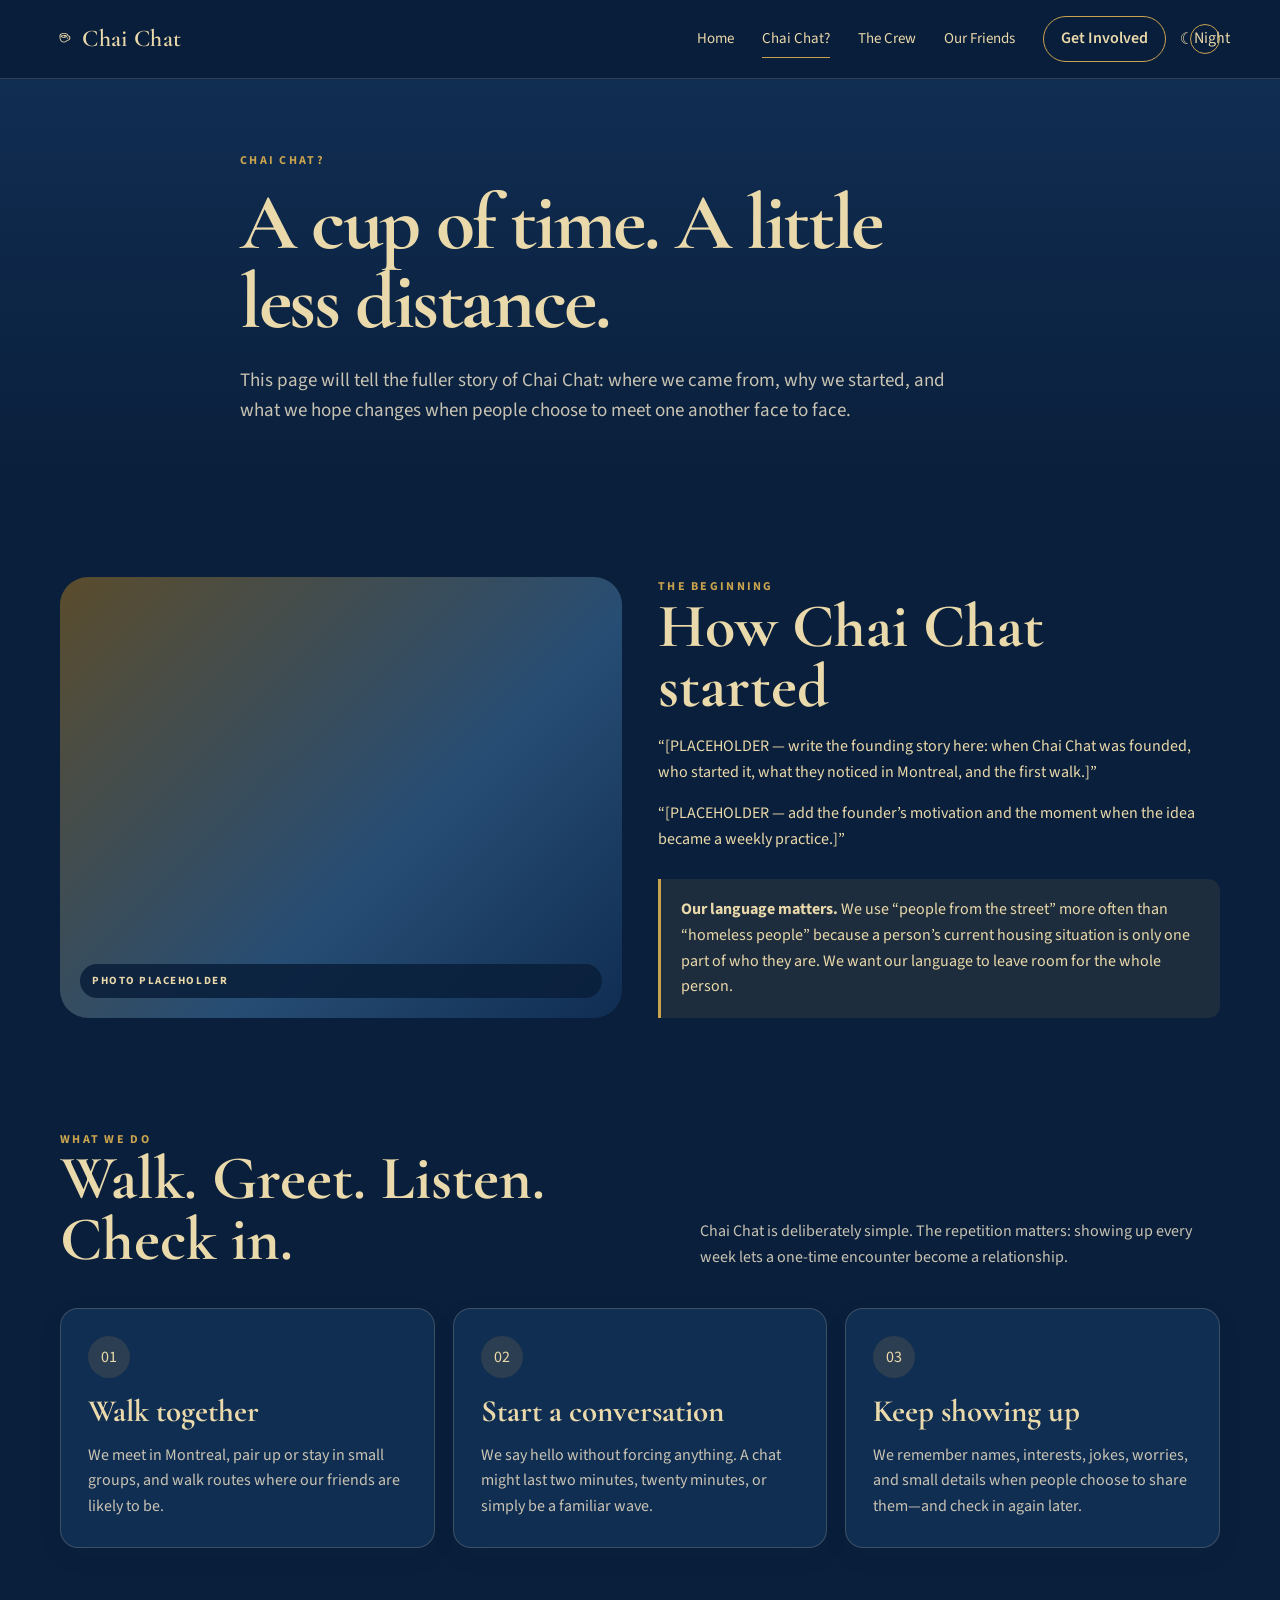
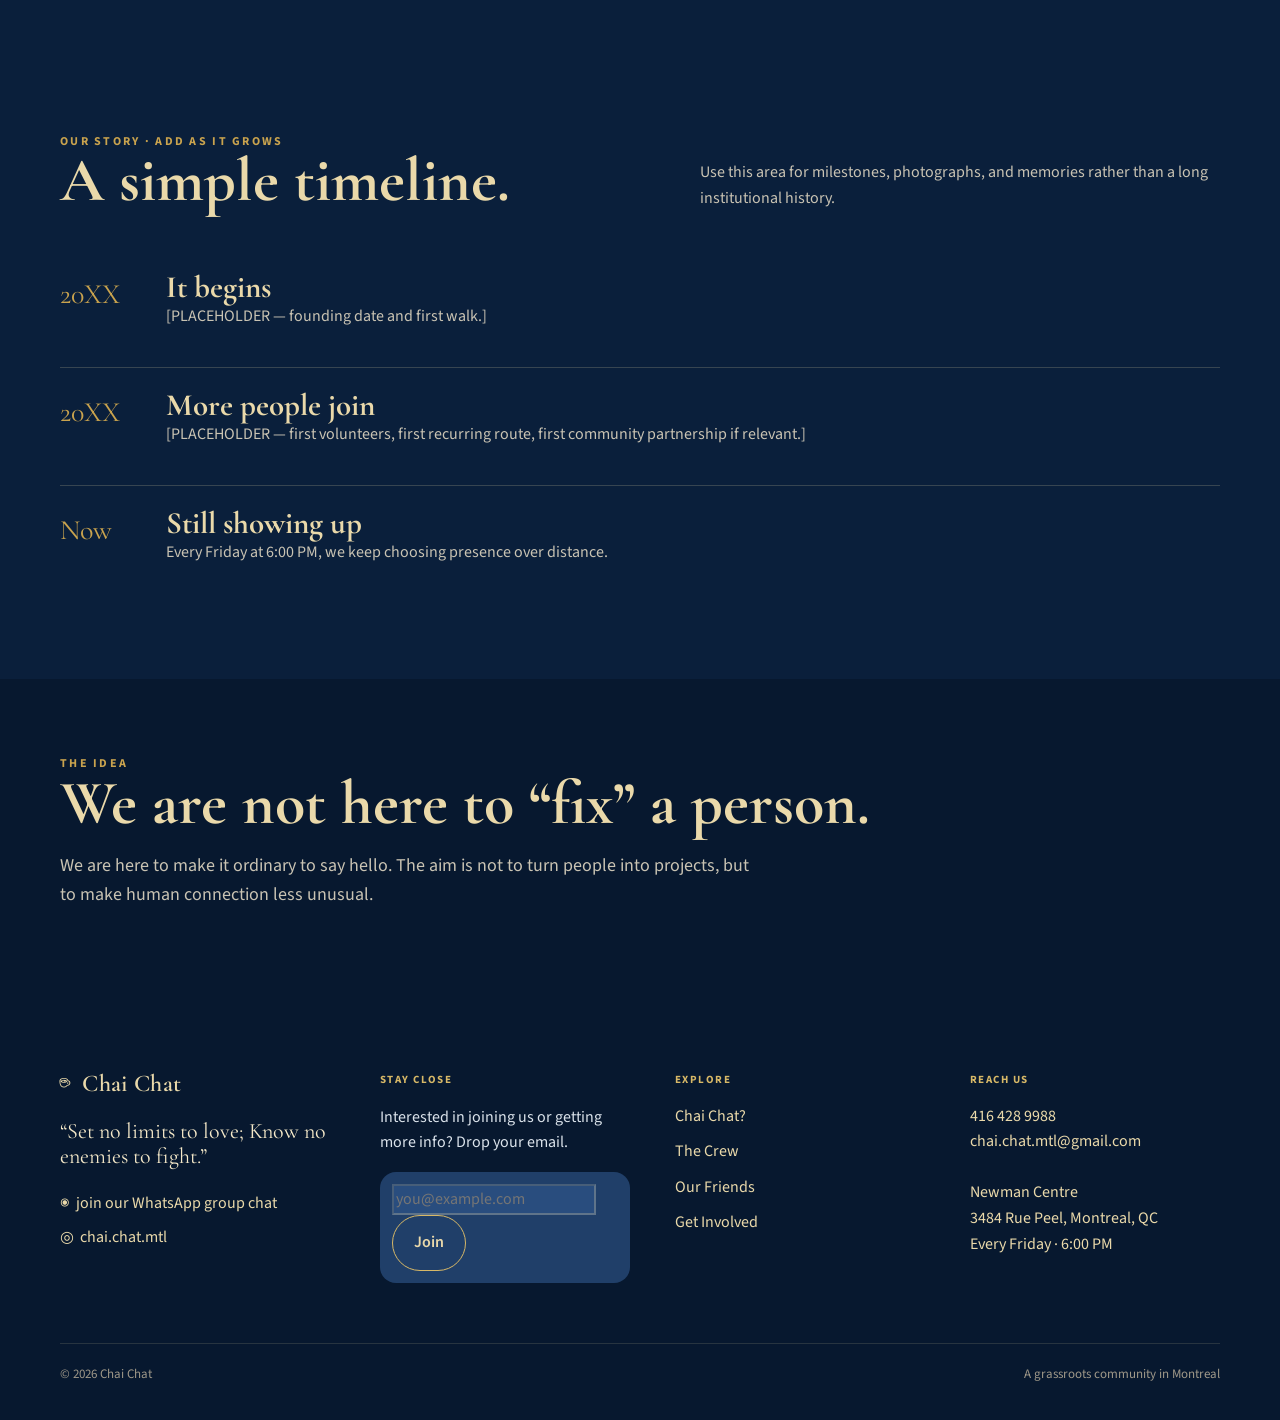
==== about.html @ d921b9c5 "first commit" ====
<!doctype html><html lang="en"><head><meta charset="utf-8"><meta name="viewport" content="width=device-width,initial-scale=1"><title>Chai Chat? — Chai Chat</title><link rel="preconnect" href="https://fonts.googleapis.com"><link rel="preconnect" href="https://fonts.gstatic.com" crossorigin><link href="https://fonts.googleapis.com/css2?family=Cormorant+Garamond:wght@500;600;700&family=Source+Sans+3:wght@400;500;600;700&display=swap" rel="stylesheet"><link rel="stylesheet" href="styles.css"><script defer src="script.js"></script></head><body><div class="site-shell"><header class="header"><div class="container nav"><a class="brand" href="index.html"><span class="brand-mark">☕</span><span class="brand-name">Chai Chat</span></a><nav class="nav-links"><a href="index.html" class="home-link">Home</a><a href="about.html" aria-current="page">Chai Chat?</a><a href="crew.html">The Crew</a><a href="friends.html">Our Friends</a><a class="nav-cta" href="get-involved.html">Get Involved</a></nav><button class="menu-btn" aria-expanded="false" aria-controls="mobile-menu">☰<button class="theme-toggle" type="button" aria-label="Switch to bright mode" title="Switch to bright mode" data-theme-toggle><span class="theme-icon" aria-hidden="true">☾</span><span class="theme-toggle-text">Night</span></button></div><div id="mobile-menu" class="mobile-menu"><div class="container"><a href="index.html">Home</a><a href="about.html">Chai Chat?</a><a href="crew.html">The Crew</a><a href="friends.html">Our Friends</a><a href="get-involved.html">Get Involved</a></div></div></header><main>
<section class="page-hero"><div class="container page-hero-inner"><div class="eyebrow">Chai Chat?</div><h1>A cup of time. A little less distance.</h1><p>This page will tell the fuller story of Chai Chat: where we came from, why we started, and what we hope changes when people choose to meet one another face to face.</p></div></section>
<section class="section"><div class="container story-layout"><div class="photo-placeholder" role="img" aria-label="Placeholder for a photograph from an early Chai Chat"></div><div><div class="eyebrow">The beginning</div><h2>How Chai Chat started</h2><p>“[PLACEHOLDER — write the founding story here: when Chai Chat was founded, who started it, what they noticed in Montreal, and the first walk.]”</p><p>“[PLACEHOLDER — add the founder’s motivation and the moment when the idea became a weekly practice.]”</p><div class="privacy-note"><strong>Our language matters.</strong> We use “people from the street” more often than “homeless people” because a person’s current housing situation is only one part of who they are. We want our language to leave room for the whole person.</div></div></div></section>
<section class="section" style="padding-top:20px"><div class="container"><div class="section-heading"><div><div class="eyebrow">What we do</div><h2>Walk. Greet. Listen. Check in.</h2></div><p>Chai Chat is deliberately simple. The repetition matters: showing up every week lets a one-time encounter become a relationship.</p></div><div class="cards"><div class="card"><div class="mini-icon">01</div><h3>Walk together</h3><p>We meet in Montreal, pair up or stay in small groups, and walk routes where our friends are likely to be.</p></div><div class="card"><div class="mini-icon">02</div><h3>Start a conversation</h3><p>We say hello without forcing anything. A chat might last two minutes, twenty minutes, or simply be a familiar wave.</p></div><div class="card"><div class="mini-icon">03</div><h3>Keep showing up</h3><p>We remember names, interests, jokes, worries, and small details when people choose to share them—and check in again later.</p></div></div></div></section>
<section class="section"><div class="container"><div class="section-heading"><div><div class="eyebrow">Our story · add as it grows</div><h2>A simple timeline.</h2></div><p>Use this area for milestones, photographs, and memories rather than a long institutional history.</p></div><div class="timeline"><div class="timeline-item"><div class="year">20XX</div><div><h3>It begins</h3><p>[PLACEHOLDER — founding date and first walk.]</p></div></div><div class="timeline-item"><div class="year">20XX</div><div><h3>More people join</h3><p>[PLACEHOLDER — first volunteers, first recurring route, first community partnership if relevant.]</p></div></div><div class="timeline-item"><div class="year">Now</div><div><h3>Still showing up</h3><p>Every Friday at 6:00 PM, we keep choosing presence over distance.</p></div></div></div></div></section>
<section class="band"><div class="container"><div class="eyebrow">The idea</div><h2>We are not here to “fix” a person.</h2><p>We are here to make it ordinary to say hello. The aim is not to turn people into projects, but to make human connection less unusual.</p></div></section>
</main><footer class="footer"><div class="container footer-grid"><div><a class="brand" href="index.html"><span class="brand-mark">☕</span><span class="brand-name">Chai Chat</span></a><div class="quote">“Set no limits to love; Know no enemies to fight.”</div><div class="socials"><a href="#">◉ &nbsp;join our WhatsApp group chat</a><a href="#">◎ &nbsp;chai.chat.mtl</a></div></div><div><h4>Stay close</h4><p style="color:#dbe3eb">Interested in joining us or getting more info? Drop your email.</p><form class="subscribe-form" data-subscribe><input type="email" placeholder="you@example.com" aria-label="Email address" required><button class="btn btn-secondary" type="submit" style="color:var(--white);border-color:var(--gold-400)">Join</button></form><div class="form-message"></div></div><div><h4>Explore</h4><div class="footer-links"><a href="about.html">Chai Chat?</a><a href="crew.html">The Crew</a><a href="friends.html">Our Friends</a><a href="get-involved.html">Get Involved</a></div></div><div><h4>Reach us</h4><div class="reach">416 428 9988<br><a href="mailto:chai.chat.mtl@gmail.com">chai.chat.mtl@gmail.com</a><br><br>Newman Centre<br>3484 Rue Peel, Montreal, QC<br>Every Friday · 6:00 PM</div></div></div><div class="container footer-bottom"><span>© 2026 Chai Chat</span><span>A grassroots community in Montreal</span></div></footer></div></body></html>
---- styles.css ----
:root {
  --blue-950:#0a1f3b; --blue-900:#102d52; --blue-800:#173c68; --blue-700:#244f7c;
  --gold-500:#c9a34e; --gold-400:#d7b867; --gold-200:#ead9aa;
  --cream:#f7f3ea; --paper:#0a1f3b; --ink:#ead9aa; --muted:#c8c1ad; --line:rgba(234,217,170,.22);
  --white:#ead9aa; --shadow:0 16px 45px rgba(16,45,82,.09);
  --radius-lg:28px; --radius-md:18px; --radius-sm:12px;
  --serif:'Cormorant Garamond', Georgia, serif; --sans:'Source Sans 3', system-ui, sans-serif;
}

*{box-sizing:border-box}
html{scroll-behavior:smooth}
body{margin:0;background:var(--paper);color:var(--gold-200);font-family:var(--sans);line-height:1.6}
a{color:inherit;text-decoration:none}
button,input{font:inherit}
.site-shell{
  min-height:100vh; /* 100% viewport height (browser area on device) */
  display:flex; flex-direction:column
}
.container{width:min(1160px,calc(100% - 40px));margin:0 auto}

.header{position:sticky;top:0;z-index:50;background:rgba(10,31,59,.94);backdrop-filter:blur(14px);border-bottom:1px solid rgba(222,215,200,.75)}
.nav{min-height:78px;display:flex;align-items:center;justify-content:space-between;gap:24px}
.brand{display:flex; align-items:center; gap:12px; font-weight:600; letter-spacing:.02em}
.brand-logo{width:42px; height:42px; border-radius:50%; border:1.5px solid var(--gold-500); background:transparent; color:var(--gold-200); display:grid; place-items:center;}
.brand-logo svg{width:32px}
.brand-name{font-family:'Fraunces', var(--serif); font-size:24px; line-height:1}

.nav-links{display:flex;align-items:center;gap:28px}.nav-links a:not(.nav-cta){position:relative;padding:10px 0;color:var(--gold-200);font-size:15px}.nav-links a:not(.nav-cta)::after{content:"";position:absolute;left:0;right:0;bottom:3px;height:1.5px;background:var(--gold-500);transform:scaleX(0);transform-origin:left;transition:.25s}.nav-links a:not(.nav-cta):hover::after,.nav-links a[aria-current="page"]::after{transform:scaleX(1)}
.nav-cta{display:inline-flex;align-items:center;justify-content:center;padding:9px 17px;border:1.5px solid var(--gold-500);border-radius:999px;color:var(--gold-200);font-weight:600;transition:.2s}.nav-cta:hover{transform:scale(1.04);background:var(--gold-500);color:var(--blue-950)}
.menu-btn{display:none;width:44px;height:44px;border:1px solid var(--line);background:transparent;border-radius:12px;cursor:pointer;color:var(--blue-900)}

.hero{padding:74px 0 34px}
.hero-grid{display:grid;grid-template-columns:1fr 1fr;gap:44px;align-items:center;min-height: 70vh;}.eyebrow{text-transform:uppercase;letter-spacing:.19em;font-size:12px;font-weight:700;color:var(--gold-500)}h1,h2,h3{font-family:var(--serif);color:var(--gold-200);margin:0;line-height:.98}h1{font-size:clamp(46px,5.3vw,66px);letter-spacing:-.03em;max-width:690px;margin:13px 0 24px;line-height:.99}h2{font-size:clamp(40px,5vw,62px)}h3{font-size:31px}
.hero-copy{position: relative;z-index: 2;}
.hero-copy p{font-size:18px;color:var(--muted);max-width:560px;}
.hero-actions{display:flex;gap:14px;margin:30px 0 0;flex-wrap:wrap}
.hero-map {position: relative;height: 500px;overflow: hidden;}
.hero-map img {width: 100%; height: 100%; object-fit: cover; object-position: center;
  /* Fade the left side into the background */
    mask-image: linear-gradient(to right, transparent 0%, rgba(0, 0, 0, 0.4) 15%, black 40%);
    -webkit-mask-image: linear-gradient(to right,transparent 0%, rgba(0, 0, 0, 0.4) 15%, black 40%);
}
.btn{display:inline-flex;align-items:center;justify-content:center;gap:8px;border-radius:999px;padding:14px 21px;border:1px solid var(--blue-900);font-weight:600;transition:.22s;cursor:pointer}.btn-primary{background:var(--blue-900);color:var(--white)}.btn-primary:hover{background:var(--blue-700);transform:translateY(-2px)}.btn-secondary{background:transparent;color:var(--blue-900);border-color:var(--gold-500)}.btn-secondary:hover{background:#102d52cc;transform:translateY(-2px)}.map-card{background:#112b4d;border:1px solid rgba(234,217,170,.18);border-radius:var(--radius-lg);min-height:450px;position:relative;overflow:hidden;box-shadow:var(--shadow)}.map-card::before{content:"";position:absolute;inset:-20%;background:radial-gradient(circle at 70% 20%,#27476d 0 16%,transparent 16.5%),radial-gradient(circle at 10% 70%,#173c68 0 20%,transparent 20.5%);opacity:.75}.map-water{position:absolute;right:-12%;top:-8%;width:54%;height:130%;background:#1b426b;border-radius:55% 0 0 60%;transform:rotate(9deg)}.map-lines{position:absolute;inset:10%}.map-lines span{position:absolute;height:2px;background:#54718e;border-radius:99px;transform-origin:left}.map-lines span:nth-child(1){width:78%;top:22%;left:4%;transform:rotate(18deg)}.map-lines span:nth-child(2){width:64%;top:48%;left:2%;transform:rotate(-11deg)}.map-lines span:nth-child(3){width:72%;top:70%;left:8%;transform:rotate(8deg)}.map-lines span:nth-child(4){width:45%;top:36%;left:34%;transform:rotate(63deg)}.map-label{position:absolute;left:30px;bottom:28px;background:rgba(10,31,59,.9);padding:11px 14px;border-radius:12px;box-shadow:0 10px 26px rgba(16,45,82,.11);font-weight:700;color:var(--gold-200)}.map-pin{position:absolute;right:37%;top:43%;width:27px;height:27px;border-radius:50% 50% 50% 0;background:var(--gold-500);transform:rotate(-45deg);box-shadow:0 8px 18px rgba(109,81,16,.22)}.map-pin::after{content:"";position:absolute;width:8px;height:8px;border-radius:50%;background:var(--blue-950);left:10px;top:10px}.walk-strip{display:grid;grid-template-columns:1fr 1fr;gap:16px;margin:22px 0 0}.info-card{background:var(--blue-900);color:var(--white);border-radius:20px;padding:24px 26px;min-height:132px}.info-card.gold{background:#b99a4b;color:var(--blue-950)}.info-label{font-size:12px;text-transform:uppercase;letter-spacing:.16em;opacity:.72}.info-value{font-family:var(--serif);font-size:28px;margin-top:8px}.section{padding:92px 0}.section-heading{display:flex;align-items:end;justify-content:space-between;gap:30px;margin-bottom:38px}.section-heading p{max-width:520px;color:var(--muted);margin:0}.intro-panel{background:#112f53;border-radius:var(--radius-lg);padding:54px;display:grid;grid-template-columns:.8fr 1.2fr;gap:50px}.intro-panel p{font-size:20px;margin:0;color:var(--blue-950)}.kicker-link{margin-top:25px;display:inline-flex;font-weight:700;color:var(--blue-900)}.cards{display:grid;grid-template-columns:repeat(3,1fr);gap:18px}.card{background:#102d52;border:1px solid var(--line);border-radius:var(--radius-md);padding:27px;box-shadow:0 8px 28px rgba(16,45,82,.05)}.card p{color:var(--muted);margin-bottom:0}.mini-icon{width:42px;height:42px;border-radius:50%;display:grid;place-items:center;background:rgba(201,163,78,.16);color:var(--gold-200);margin-bottom:18px}.band{background:var(--blue-950);color:var(--white);padding:75px 0}.band h2{color:var(--white)}.band p{max-width:700px;color:#d8e1eb;font-size:18px}
.page-hero{padding:72px 0 40px;background:linear-gradient(180deg,#102d52,transparent)}.page-hero-inner{max-width:800px}
.page-hero h1{font-size:clamp(50px,7vw,80px)}
.page-hero p{font-size:19px;color:var(--muted);max-width:730px}
.story-layout{display:grid;grid-template-columns:1fr 1fr;gap:36px;align-items:stretch}
.photo-placeholder{min-height:320px;border-radius:var(--radius-lg);background:linear-gradient(135deg,#5b4c2c,#274d74 60%,#102d52);position:relative;overflow:hidden}
.photo-placeholder::after{content:"PHOTO PLACEHOLDER";position:absolute;inset:auto 20px 20px;padding:8px 12px;border-radius:999px;background:rgba(255,253,248,.84);font-size:11px;font-weight:700;letter-spacing:.14em;color:var(--blue-950)}
.timeline{display:grid;gap:15px}.timeline-item{display:grid;grid-template-columns:86px 1fr;gap:20px;padding:22px 0;border-top:1px solid var(--line)}.timeline-item:first-child{border-top:0}
.year{font-family:var(--serif);font-size:28px;color:var(--gold-500)}
.timeline-item p{margin:2px 0 0;color:var(--muted)}

.crew-grid{display:grid;grid-template-columns:repeat(4,1fr);gap:17px}
.person-card{background:#102d52;border:1px solid var(--line);border-radius:20px;padding:20px}
.avatar{aspect-ratio:1;border-radius:16px;background:linear-gradient(135deg,#846e39,#34587d);display:grid;place-items:center;color:var(--white);font-family:var(--serif);font-size:46px;margin-bottom:16px}
.role{font-size:12px;letter-spacing:.15em;text-transform:uppercase;color:var(--gold-500);font-weight:700}
.person-card p{color:var(--muted);margin:8px 0 0;font-size:14px}

.thank-grid{display:flex;flex-wrap:wrap;gap:10px}
.name-pill{border:1px solid var(--line);background:#102d52;padding:9px 15px;border-radius:999px}
.friends-filters{display:flex;flex-wrap:wrap;gap:10px;margin-bottom:26px}
.filter-btn{border:1px solid var(--line);background:#102d52;border-radius:999px;padding:9px 14px;cursor:pointer;color:var(--gold-200)}
.filter-btn.active,.filter-btn:hover{background:#f0e3bd;border-color:#c9a34e}

.friend-grid{display:grid;grid-template-columns:repeat(3,1fr);gap:18px}
.friend-card{background:#102d52;border:1px solid var(--line);border-radius:20px;padding:22px}
.friend-icon{width:66px;height:66px;border-radius:50%;display:grid;place-items:center;background:rgba(201,163,78,.14);color:var(--gold-200);font-size:30px;margin-bottom:15px}
.friend-meta{font-size:12px;text-transform:uppercase;letter-spacing:.14em;color:var(--gold-500);font-weight:700}
.friend-card p{color:var(--muted)}.privacy-note{background:rgba(201,163,78,.10);border-left:3px solid var(--gold-500);padding:18px 20px;border-radius:0 12px 12px 0;color:var(--gold-200);margin-top:27px}

.involve-grid{display:grid;grid-template-columns:repeat(3,1fr);gap:18px}.involve-card{border:1px solid var(--line);border-radius:24px;padding:30px;background:#102d52;display:flex;flex-direction:column;min-height:310px}
.involve-card.primary{background:var(--blue-900);color:var(--white);border-color:var(--blue-900)}
.involve-card h3{color:inherit;margin-bottom:10px}
.involve-card p{color:var(--muted)}
.involve-card.primary p{color:#d8e1eb}.involve-card .btn{margin-top:auto;align-self:flex-start}

.step-list{display:grid;gap:13px;margin:20px 0 0;padding:0;list-style:none}
.step-list li{display:flex;gap:13px;align-items:flex-start}
.step-list span{width:28px;height:28px;border-radius:50%;display:grid;place-items:center;background:#eee3c6;color:var(--blue-900);font-weight:700;flex:0 0 auto}

.signup{display:grid;grid-template-columns:1fr 1fr;gap:26px;align-items:center;background:#112f53;border-radius:28px;padding:35px}
.signup form{display:flex;gap:10px}.signup input{min-width:0;flex:1;padding:14px 15px;border:1px solid #cfc5af;border-radius:12px;background:#102d52}
.form-message{margin:10px 0 0;color:var(--blue-900);font-size:14px}

.footer{margin-top:auto;background:var(--blue-950);color:var(--white);padding:68px 0 35px}
.footer-grid{display:grid;grid-template-columns:1.1fr 1fr 1fr 1fr;gap:45px}
.footer .brand{color:var(--white)}.footer .brand-mark{background:transparent;color:var(--white)}
.quote{font-family:var(--serif);font-size:22px;line-height:1.15;margin:22px 0;color:#f5e9c9;max-width:290px}
.socials{display:grid;gap:8px}.socials a{color:#d5dee7}
.footer h4{margin:0 0 15px;text-transform:uppercase;letter-spacing:.13em;font-size:11px;color:var(--gold-400)}
.footer-links{display:grid;gap:10px;color:#dbe3eb}.reach{color:#dbe3eb}
.footer-bottom{border-top:1px solid rgba(255,255,255,.14);margin-top:50px;padding-top:20px;color:#aebbc8;font-size:13px;display:flex;justify-content:space-between;gap:20px}

.mobile-menu{display:none}
.fade-in{animation:fade .7s ease both}@keyframes fade{from{opacity:0;transform:translateY(8px)}to{opacity:1;transform:none}}

@media(max-width:900px){.nav-links{gap:16px}.nav-links a{font-size:14px}.hero-grid,.story-layout,.intro-panel,.signup{grid-template-columns:1fr}.hero{padding-top:50px}.map-card{min-height:360px}.cards,.involve-grid{grid-template-columns:1fr}.crew-grid{grid-template-columns:repeat(2,1fr)}.friend-grid{grid-template-columns:repeat(2,1fr)}.footer-grid{grid-template-columns:1fr 1fr}}
@media(max-width:720px){.container{width:min(100% - 28px,1160px)}.nav{min-height:68px}.nav-links{display:none}.menu-btn{display:grid;place-items:center}.mobile-menu{display:none;border-bottom:1px solid var(--line);background:var(--paper);padding:14px 0 20px}.mobile-menu.open{display:block}.mobile-menu a{display:block;padding:12px 0;border-bottom:1px solid #ebe5d9}.mobile-menu a:last-child{border-bottom:0}.hero{padding:46px 0 28px}.hero-actions{flex-direction:column;align-items:stretch}.walk-strip{grid-template-columns:1fr}.info-card{min-height:auto}.section{padding:70px 0}.section-heading{display:block}.section-heading p{margin-top:15px}.intro-panel{padding:30px}.crew-grid,.friend-grid,.footer-grid{grid-template-columns:1fr}.footer{padding:55px 0 28px}.footer-bottom{flex-direction:column;margin-top:35px}.signup{padding:27px}.signup form{flex-direction:column}.page-hero{padding:50px 0 30px}.photo-placeholder{min-height:260px}}
@media(max-width:430px){.brand-name{font-size:22px}.nav-cta{padding:8px 12px;font-size:14px}.header .nav > .nav-cta{display:none}.nav{gap:10px}.menu-btn{margin-left:auto}.hero h1{font-size:52px}}

/* Navy + light-gold theme overrides */
:root{
  --paper:#0a1f3b;
  --ink:#ead9aa;
  --muted:#c9c3b3;
  --white:#ead9aa;
  --line:rgba(234,217,170,.20);
  --shadow:0 16px 45px rgba(0,0,0,.18);
}
body{background:#0a1f3b;color:#ead9aa}
a{color:#ead9aa}
.header{background:rgba(10,31,59,.96);border-bottom-color:rgba(234,217,170,.18)}
.brand-mark{color:#ead9aa}
.menu-btn{color:#ead9aa;background:#0a1f3b}
.nav-cta{color:#ead9aa}
.nav-cta:hover{background:#c9a34e;color:#0a1f3b}
.btn{border-color:#c9a34e}
.btn-primary{background:#c9a34e;color:#0a1f3b;border-color:#c9a34e}
.btn-primary:hover{background:#d7b867;color:#0a1f3b}
.btn-secondary{color:#ead9aa;background:transparent}
.btn-secondary:hover{background:rgba(201,163,78,.16)}
.hero-copy p,.section-heading p,.page-hero p,.card p,.person-card p,.friend-card p,.timeline-item p,.involve-card p{color:#c9c3b3}
.info-card{background:#102d52;color:#ead9aa}
.info-card.gold{background:#c9a34e;color:#0a1f3b}
.intro-panel,.signup{background:#102d52}
.intro-panel p{color:#ead9aa}
.kicker-link{color:#ead9aa}
.card,.person-card,.friend-card,.involve-card,.name-pill,.filter-btn{background:#102d52;color:#ead9aa}
.card:hover,.person-card:hover,.friend-card:hover,.involve-card:hover{border-color:rgba(201,163,78,.55)}
.mini-icon,.friend-icon{background:rgba(201,163,78,.15);color:#ead9aa}
.band{background:#07182f;color:#ead9aa}
.band h2{color:#ead9aa}
.band p{color:#c9c3b3}
.page-hero{background:linear-gradient(180deg,#102d52,transparent)}
.filter-btn{border-color:rgba(234,217,170,.2)}
.filter-btn.active,.filter-btn:hover{background:rgba(201,163,78,.22);color:#ead9aa;border-color:#c9a34e}
.privacy-note{color:#ead9aa}
.step-list span{background:rgba(201,163,78,.18);color:#ead9aa}
.signup input{background:#0d2748;color:#ead9aa;border-color:rgba(234,217,170,.25)}
.signup input::placeholder{color:#8f8a7c}
.form-message{color:#ead9aa}
.footer{background:#07182f;color:#ead9aa}
.footer .brand,.footer .socials a,.footer-links,.reach{color:#ead9aa}
.footer h4{color:#d7b867}
.footer-bottom{color:#9f9889;border-top-color:rgba(234,217,170,.14)}
.mobile-menu{background:#0a1f3b;border-bottom-color:rgba(234,217,170,.18)}
.mobile-menu a{color:#ead9aa;border-bottom-color:rgba(234,217,170,.14)}
.photo-placeholder::after{background:rgba(10,31,59,.88);color:#ead9aa}

/* repair malformed generated hover value */
.btn-secondary:hover{background:rgba(201,163,78,.16)!important}


/* --- Day / night themes --- */
.theme-toggle{
  display:inline-flex; align-items:center; justify-content:center; 
  padding:8px; width:30px; height:30px; border:1px solid var(--gold-500); border-radius:999px;
  background:transparent; color:var(--gold-200); cursor:pointer; transition:.2s
}
.theme-toggle:hover{background:rgba(201,163,78,.16); transform:translateY(-1px)}
.theme-icon{font-size:16px; line-height:1}
.nav-links{margin-left:auto}
.walk-strip{max-width:850px;margin-left:auto;margin-right:auto}
.info-card{text-align:center}
.info-value{line-height:1.05}
.footer .subscribe-form{background:#203f69;border-radius:16px;padding:12px}
.footer .subscribe-form input{background:#294d7e;border-color:rgba(234,217,170,.28)}

:root[data-theme="light"]{
  --paper:#f7f3ea;
  --ink:#1c3150;
  --muted:#5f655f;
  --white:#fffdf8;
  --line:rgba(28,49,80,.16);
  --shadow:0 16px 45px rgba(16,45,82,.09);
}
:root[data-theme="light"] body{background:var(--paper);color:#1c3150}
:root[data-theme="light"] a{color:#1c3150}
:root[data-theme="light"] .header{background:rgba(247,243,234,.94);border-bottom-color:rgba(16,45,82,.12)}
:root[data-theme="light"] .brand-logo{color:#173c68;background:transparent}
:root[data-theme="light"] .brand-name{color:#173c68}
:root[data-theme="light"] .nav-links a:not(.nav-cta){color:#173c68}
:root[data-theme="light"] .nav-cta{color:#173c68}
:root[data-theme="light"] .nav-cta:hover{color:#fffdf8}
:root[data-theme="light"] .theme-toggle{color:#173c68}
:root[data-theme="light"] .menu-btn{color:#173c68;background:#f7f3ea}
:root[data-theme="light"] .mobile-menu{background:#f7f3ea;border-bottom-color:rgba(16,45,82,.12)}
:root[data-theme="light"] .mobile-menu a{color:#173c68;border-bottom-color:rgba(16,45,82,.12)}
:root[data-theme="light"] h1,:root[data-theme="light"] h2,:root[data-theme="light"] h3{color:#173c68}
:root[data-theme="light"] .hero-copy p,:root[data-theme="light"] .section-heading p,:root[data-theme="light"] .page-hero p,:root[data-theme="light"] .card p,:root[data-theme="light"] .person-card p,:root[data-theme="light"] .friend-card p,:root[data-theme="light"] .timeline-item p,:root[data-theme="light"] .involve-card p{color:#5f655f}
:root[data-theme="light"] .btn{border-color:#c9a34e}
:root[data-theme="light"] .btn-primary{background:#173c68;color:#fffdf8;border-color:#173c68}
:root[data-theme="light"] .btn-primary:hover{background:#244f7c}
:root[data-theme="light"] .btn-secondary{color:#173c68}
:root[data-theme="light"] .map-card{background:#dbe2e8;border-color:rgba(16,45,82,.13)}
:root[data-theme="light"] .map-card::before{background:radial-gradient(circle at 70% 20%,#c9d5df 0 16%,transparent 16.5%),radial-gradient(circle at 10% 70%,#c6d6e4 0 20%,transparent 20.5%)}
:root[data-theme="light"] .map-water{background:#b9ccdb}
:root[data-theme="light"] .map-lines span{background:#8ea6ba}
:root[data-theme="light"] .map-label{background:rgba(255,253,248,.9);color:#173c68}
:root[data-theme="light"] .map-pin::after{background:#173c68}
:root[data-theme="light"] .info-card{background:#173c68;color:#fffdf8}
:root[data-theme="light"] .info-card.gold{background:#c9a34e;color:#173c68}
:root[data-theme="light"] .intro-panel,:root[data-theme="light"] .signup{background:#e9e2d2}
:root[data-theme="light"] .intro-panel p{color:#263e5d}
:root[data-theme="light"] .kicker-link{color:#173c68}
:root[data-theme="light"] .card,:root[data-theme="light"] .person-card,:root[data-theme="light"] .friend-card,:root[data-theme="light"] .involve-card,:root[data-theme="light"] .name-pill,:root[data-theme="light"] .filter-btn{background:#fffdf8;color:#173c68}
:root[data-theme="light"] .mini-icon,:root[data-theme="light"] .friend-icon{background:rgba(201,163,78,.16);color:#173c68}
:root[data-theme="light"] .band{background:#173c68;color:#fffdf8}
:root[data-theme="light"] .band h2{color:#fffdf8}
:root[data-theme="light"] .band p{color:#e0e7ee}
:root[data-theme="light"] .page-hero{background:linear-gradient(180deg,#e8e1d2,transparent)}
:root[data-theme="light"] .filter-btn.active,:root[data-theme="light"] .filter-btn:hover{background:#ead9aa;color:#173c68}
:root[data-theme="light"] .privacy-note{color:#173c68}
:root[data-theme="light"] .step-list span{background:#ead9aa;color:#173c68}
:root[data-theme="light"] .signup input{background:#fffdf8;color:#173c68;border-color:#cfc5af}
:root[data-theme="light"] .signup input::placeholder{color:#7a7d78}
:root[data-theme="light"] .form-message{color:#173c68}
:root[data-theme="light"] .footer{background:#102d52;color:#fffdf8}
:root[data-theme="light"] .footer .brand,:root[data-theme="light"] .footer .socials a,:root[data-theme="light"] .footer-links,:root[data-theme="light"] .reach{color:#fffdf8}
:root[data-theme="light"] .footer .subscribe-form{background:#294c79}
:root[data-theme="light"] .footer .subscribe-form input{background:#365f8f;color:#fffdf8;border-color:rgba(255,255,255,.22)}
:root[data-theme="light"] .footer .subscribe-form input::placeholder{color:#d7e0ea}
:root[data-theme="light"] .footer-bottom{color:#bbc9d7;border-top-color:rgba(255,255,255,.16)}
:root[data-theme="light"] .photo-placeholder::after{background:rgba(23,60,104,.9);color:#fffdf8}

@media (min-width:721px){
  .hero-copy h1 span{white-space:nowrap}
}
@media (max-width:720px){
  .nav{justify-content:flex-end}
  .theme-toggle{margin-left:auto}
}
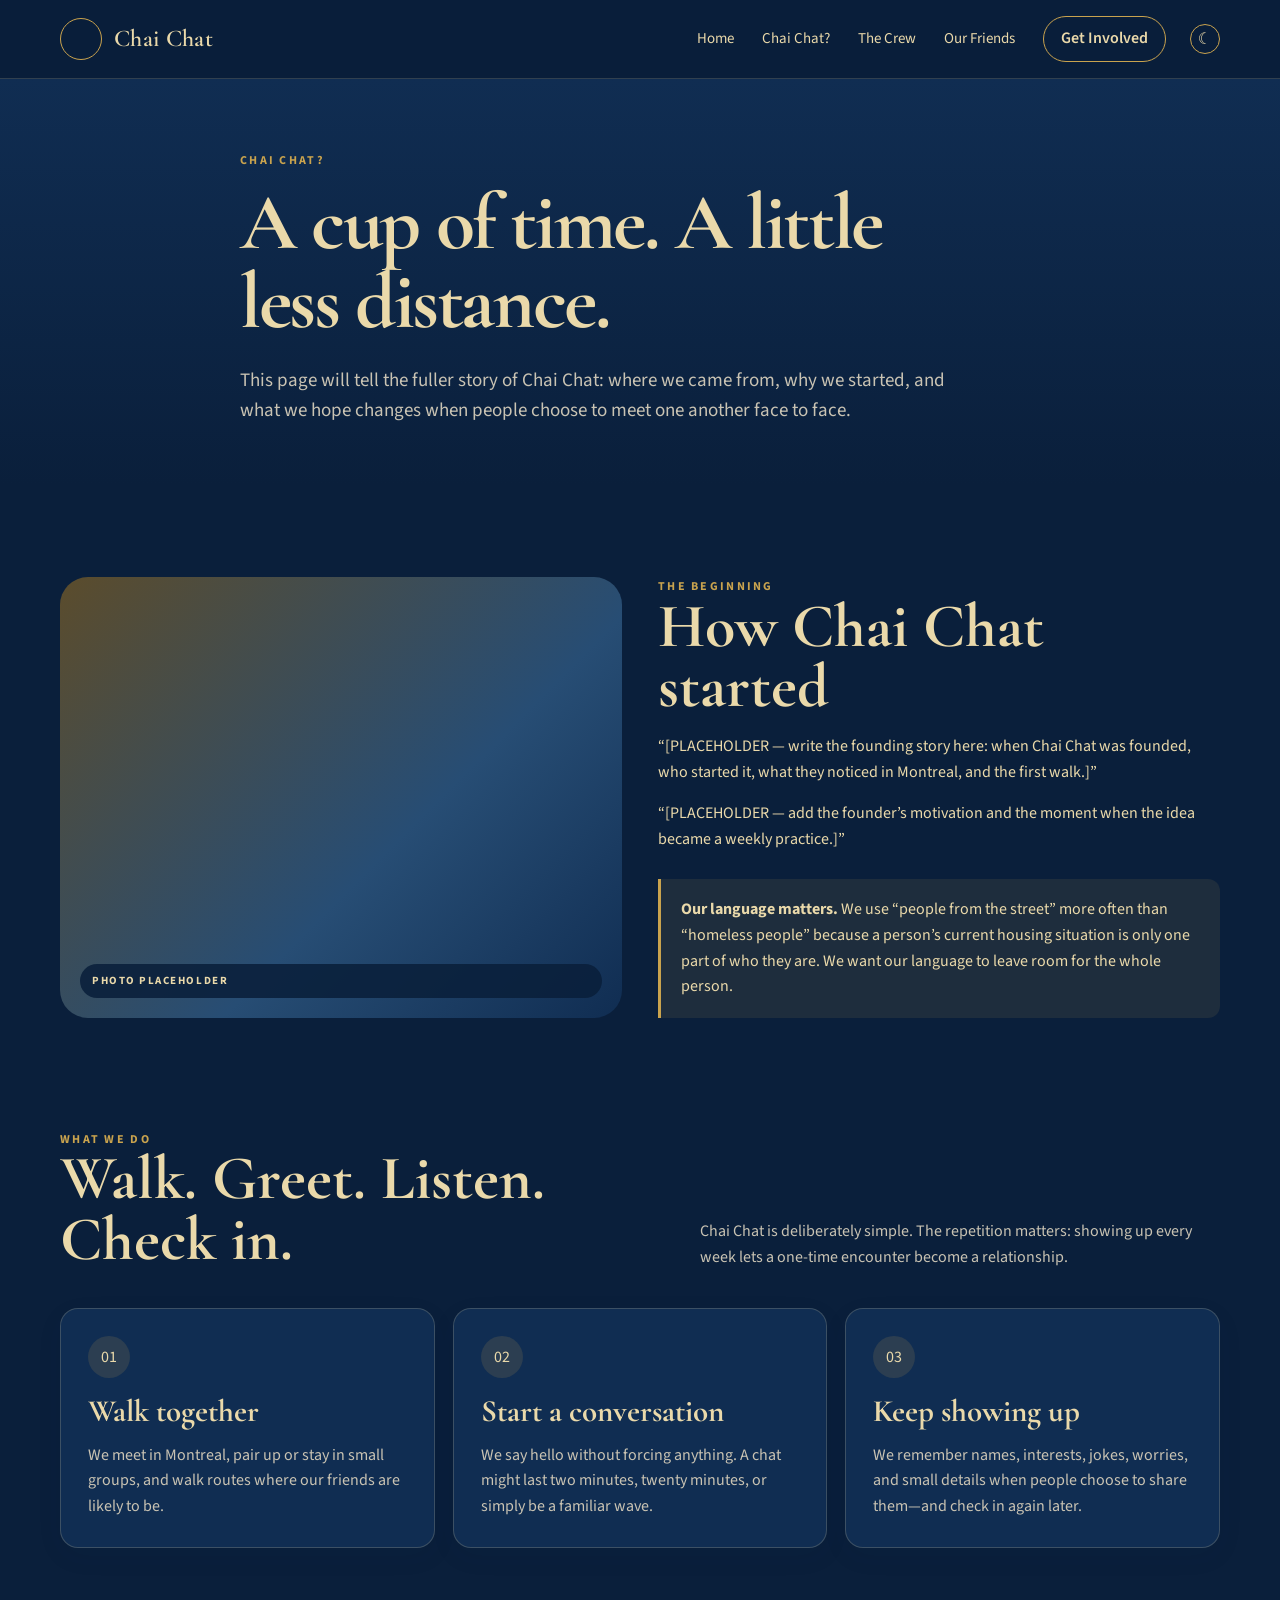
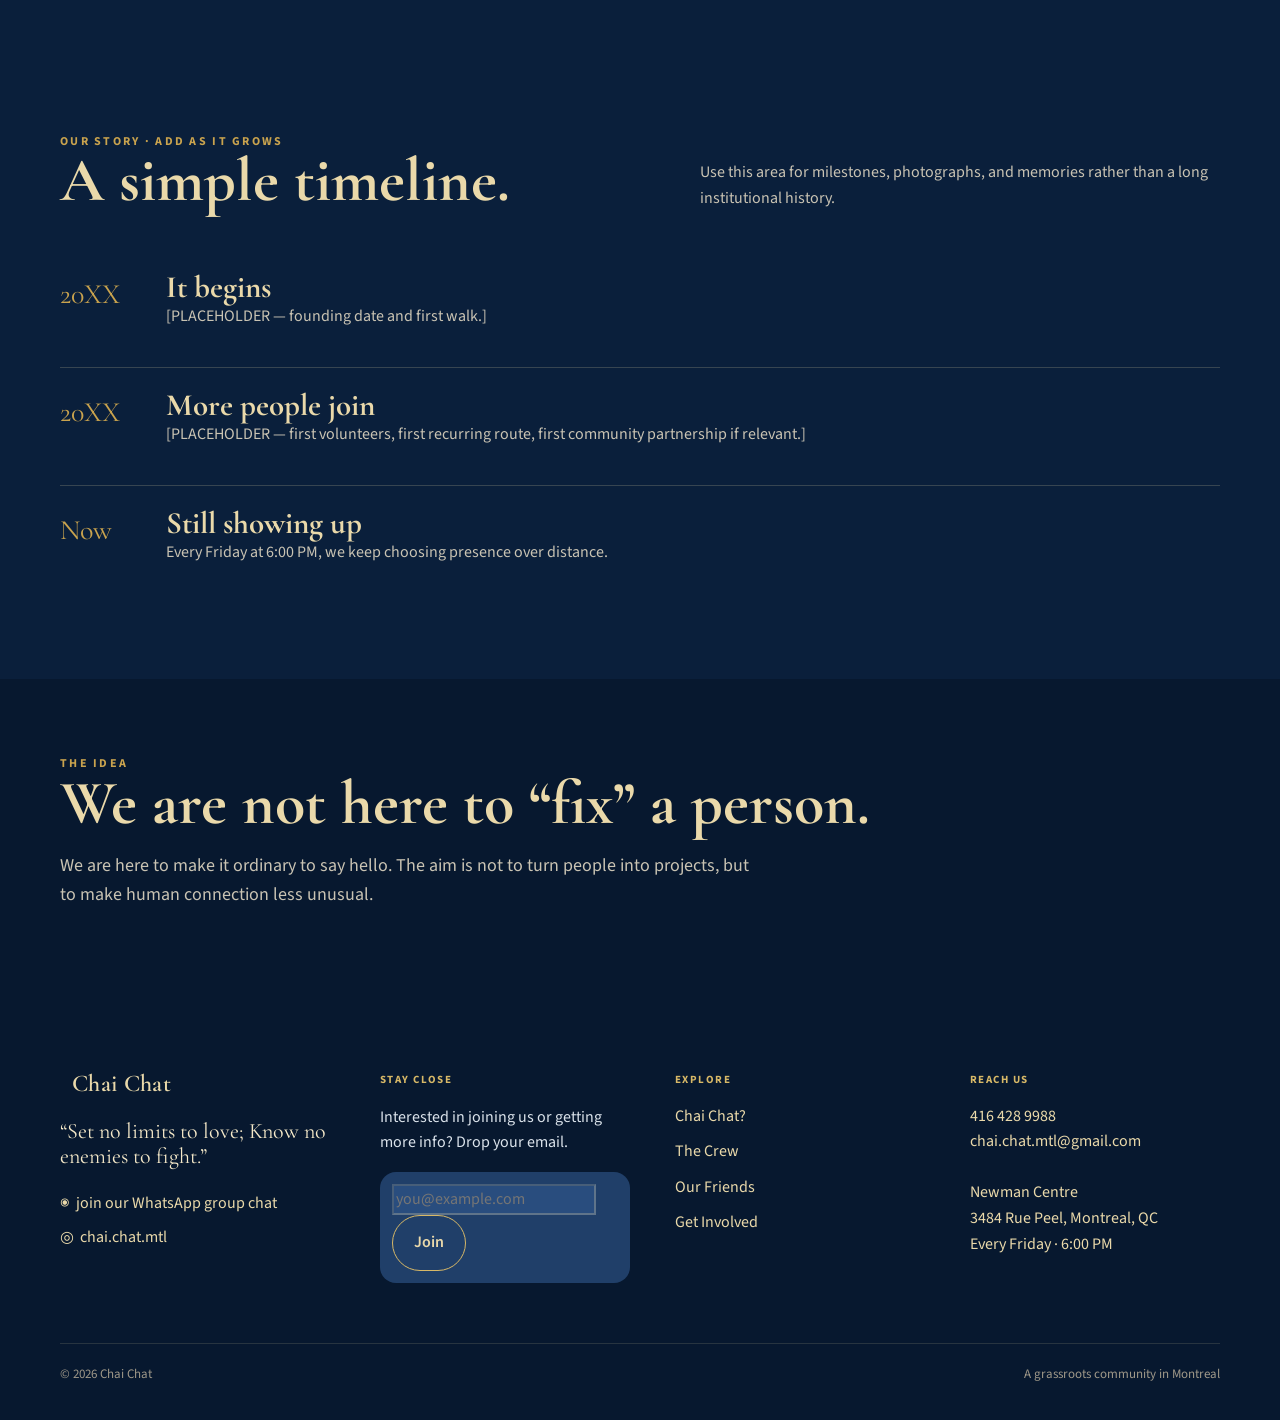
==== commit a419c93c: "attempt to fix header & footer consistency problem" ====
--- a/about.html
+++ b/about.html
@@ -1,7 +1,18 @@
-<!doctype html><html lang="en"><head><meta charset="utf-8"><meta name="viewport" content="width=device-width,initial-scale=1"><title>Chai Chat? — Chai Chat</title><link rel="preconnect" href="https://fonts.googleapis.com"><link rel="preconnect" href="https://fonts.gstatic.com" crossorigin><link href="https://fonts.googleapis.com/css2?family=Cormorant+Garamond:wght@500;600;700&family=Source+Sans+3:wght@400;500;600;700&display=swap" rel="stylesheet"><link rel="stylesheet" href="styles.css"><script defer src="script.js"></script></head><body><div class="site-shell"><header class="header"><div class="container nav"><a class="brand" href="index.html"><span class="brand-mark">☕</span><span class="brand-name">Chai Chat</span></a><nav class="nav-links"><a href="index.html" class="home-link">Home</a><a href="about.html" aria-current="page">Chai Chat?</a><a href="crew.html">The Crew</a><a href="friends.html">Our Friends</a><a class="nav-cta" href="get-involved.html">Get Involved</a></nav><button class="menu-btn" aria-expanded="false" aria-controls="mobile-menu">☰<button class="theme-toggle" type="button" aria-label="Switch to bright mode" title="Switch to bright mode" data-theme-toggle><span class="theme-icon" aria-hidden="true">☾</span><span class="theme-toggle-text">Night</span></button></div><div id="mobile-menu" class="mobile-menu"><div class="container"><a href="index.html">Home</a><a href="about.html">Chai Chat?</a><a href="crew.html">The Crew</a><a href="friends.html">Our Friends</a><a href="get-involved.html">Get Involved</a></div></div></header><main>
-<section class="page-hero"><div class="container page-hero-inner"><div class="eyebrow">Chai Chat?</div><h1>A cup of time. A little less distance.</h1><p>This page will tell the fuller story of Chai Chat: where we came from, why we started, and what we hope changes when people choose to meet one another face to face.</p></div></section>
-<section class="section"><div class="container story-layout"><div class="photo-placeholder" role="img" aria-label="Placeholder for a photograph from an early Chai Chat"></div><div><div class="eyebrow">The beginning</div><h2>How Chai Chat started</h2><p>“[PLACEHOLDER — write the founding story here: when Chai Chat was founded, who started it, what they noticed in Montreal, and the first walk.]”</p><p>“[PLACEHOLDER — add the founder’s motivation and the moment when the idea became a weekly practice.]”</p><div class="privacy-note"><strong>Our language matters.</strong> We use “people from the street” more often than “homeless people” because a person’s current housing situation is only one part of who they are. We want our language to leave room for the whole person.</div></div></div></section>
-<section class="section" style="padding-top:20px"><div class="container"><div class="section-heading"><div><div class="eyebrow">What we do</div><h2>Walk. Greet. Listen. Check in.</h2></div><p>Chai Chat is deliberately simple. The repetition matters: showing up every week lets a one-time encounter become a relationship.</p></div><div class="cards"><div class="card"><div class="mini-icon">01</div><h3>Walk together</h3><p>We meet in Montreal, pair up or stay in small groups, and walk routes where our friends are likely to be.</p></div><div class="card"><div class="mini-icon">02</div><h3>Start a conversation</h3><p>We say hello without forcing anything. A chat might last two minutes, twenty minutes, or simply be a familiar wave.</p></div><div class="card"><div class="mini-icon">03</div><h3>Keep showing up</h3><p>We remember names, interests, jokes, worries, and small details when people choose to share them—and check in again later.</p></div></div></div></section>
-<section class="section"><div class="container"><div class="section-heading"><div><div class="eyebrow">Our story · add as it grows</div><h2>A simple timeline.</h2></div><p>Use this area for milestones, photographs, and memories rather than a long institutional history.</p></div><div class="timeline"><div class="timeline-item"><div class="year">20XX</div><div><h3>It begins</h3><p>[PLACEHOLDER — founding date and first walk.]</p></div></div><div class="timeline-item"><div class="year">20XX</div><div><h3>More people join</h3><p>[PLACEHOLDER — first volunteers, first recurring route, first community partnership if relevant.]</p></div></div><div class="timeline-item"><div class="year">Now</div><div><h3>Still showing up</h3><p>Every Friday at 6:00 PM, we keep choosing presence over distance.</p></div></div></div></div></section>
-<section class="band"><div class="container"><div class="eyebrow">The idea</div><h2>We are not here to “fix” a person.</h2><p>We are here to make it ordinary to say hello. The aim is not to turn people into projects, but to make human connection less unusual.</p></div></section>
-</main><footer class="footer"><div class="container footer-grid"><div><a class="brand" href="index.html"><span class="brand-mark">☕</span><span class="brand-name">Chai Chat</span></a><div class="quote">“Set no limits to love; Know no enemies to fight.”</div><div class="socials"><a href="#">◉ &nbsp;join our WhatsApp group chat</a><a href="#">◎ &nbsp;chai.chat.mtl</a></div></div><div><h4>Stay close</h4><p style="color:#dbe3eb">Interested in joining us or getting more info? Drop your email.</p><form class="subscribe-form" data-subscribe><input type="email" placeholder="you@example.com" aria-label="Email address" required><button class="btn btn-secondary" type="submit" style="color:var(--white);border-color:var(--gold-400)">Join</button></form><div class="form-message"></div></div><div><h4>Explore</h4><div class="footer-links"><a href="about.html">Chai Chat?</a><a href="crew.html">The Crew</a><a href="friends.html">Our Friends</a><a href="get-involved.html">Get Involved</a></div></div><div><h4>Reach us</h4><div class="reach">416 428 9988<br><a href="mailto:chai.chat.mtl@gmail.com">chai.chat.mtl@gmail.com</a><br><br>Newman Centre<br>3484 Rue Peel, Montreal, QC<br>Every Friday · 6:00 PM</div></div></div><div class="container footer-bottom"><span>© 2026 Chai Chat</span><span>A grassroots community in Montreal</span></div></footer></div></body></html>
+<!doctype html><html lang="en"><head><meta charset="utf-8"><meta name="viewport" content="width=device-width,initial-scale=1"><title>Chai Chat? — Chai Chat</title><link rel="preconnect" href="https://fonts.googleapis.com"><link rel="preconnect" href="https://fonts.gstatic.com" crossorigin><link href="https://fonts.googleapis.com/css2?family=Cormorant+Garamond:wght@500;600;700&family=Source+Sans+3:wght@400;500;600;700&display=swap" rel="stylesheet"><link rel="stylesheet" href="styles.css"><script defer src="script.js"></script></head>
+
+<body><div class="site-shell">
+    <div id="header"></div>    
+
+    <main>
+    <section class="page-hero"><div class="container page-hero-inner"><div class="eyebrow">Chai Chat?</div><h1>A cup of time. A little less distance.</h1><p>This page will tell the fuller story of Chai Chat: where we came from, why we started, and what we hope changes when people choose to meet one another face to face.</p></div></section>
+    <section class="section"><div class="container story-layout"><div class="photo-placeholder" role="img" aria-label="Placeholder for a photograph from an early Chai Chat"></div><div><div class="eyebrow">The beginning</div><h2>How Chai Chat started</h2><p>“[PLACEHOLDER — write the founding story here: when Chai Chat was founded, who started it, what they noticed in Montreal, and the first walk.]”</p><p>“[PLACEHOLDER — add the founder’s motivation and the moment when the idea became a weekly practice.]”</p><div class="privacy-note"><strong>Our language matters.</strong> We use “people from the street” more often than “homeless people” because a person’s current housing situation is only one part of who they are. We want our language to leave room for the whole person.</div></div></div></section>
+    <section class="section" style="padding-top:20px"><div class="container"><div class="section-heading"><div><div class="eyebrow">What we do</div><h2>Walk. Greet. Listen. Check in.</h2></div><p>Chai Chat is deliberately simple. The repetition matters: showing up every week lets a one-time encounter become a relationship.</p></div><div class="cards"><div class="card"><div class="mini-icon">01</div><h3>Walk together</h3><p>We meet in Montreal, pair up or stay in small groups, and walk routes where our friends are likely to be.</p></div><div class="card"><div class="mini-icon">02</div><h3>Start a conversation</h3><p>We say hello without forcing anything. A chat might last two minutes, twenty minutes, or simply be a familiar wave.</p></div><div class="card"><div class="mini-icon">03</div><h3>Keep showing up</h3><p>We remember names, interests, jokes, worries, and small details when people choose to share them—and check in again later.</p></div></div></div></section>
+    <section class="section"><div class="container"><div class="section-heading"><div><div class="eyebrow">Our story · add as it grows</div><h2>A simple timeline.</h2></div><p>Use this area for milestones, photographs, and memories rather than a long institutional history.</p></div><div class="timeline"><div class="timeline-item"><div class="year">20XX</div><div><h3>It begins</h3><p>[PLACEHOLDER — founding date and first walk.]</p></div></div><div class="timeline-item"><div class="year">20XX</div><div><h3>More people join</h3><p>[PLACEHOLDER — first volunteers, first recurring route, first community partnership if relevant.]</p></div></div><div class="timeline-item"><div class="year">Now</div><div><h3>Still showing up</h3><p>Every Friday at 6:00 PM, we keep choosing presence over distance.</p></div></div></div></div></section>
+    <section class="band"><div class="container"><div class="eyebrow">The idea</div><h2>We are not here to “fix” a person.</h2><p>We are here to make it ordinary to say hello. The aim is not to turn people into projects, but to make human connection less unusual.</p></div></section>
+    </main>
+    
+    <div id="footer"></div>
+</div>
+<script src="/js/partials-loader.js"></script>
+</body>
+</html>
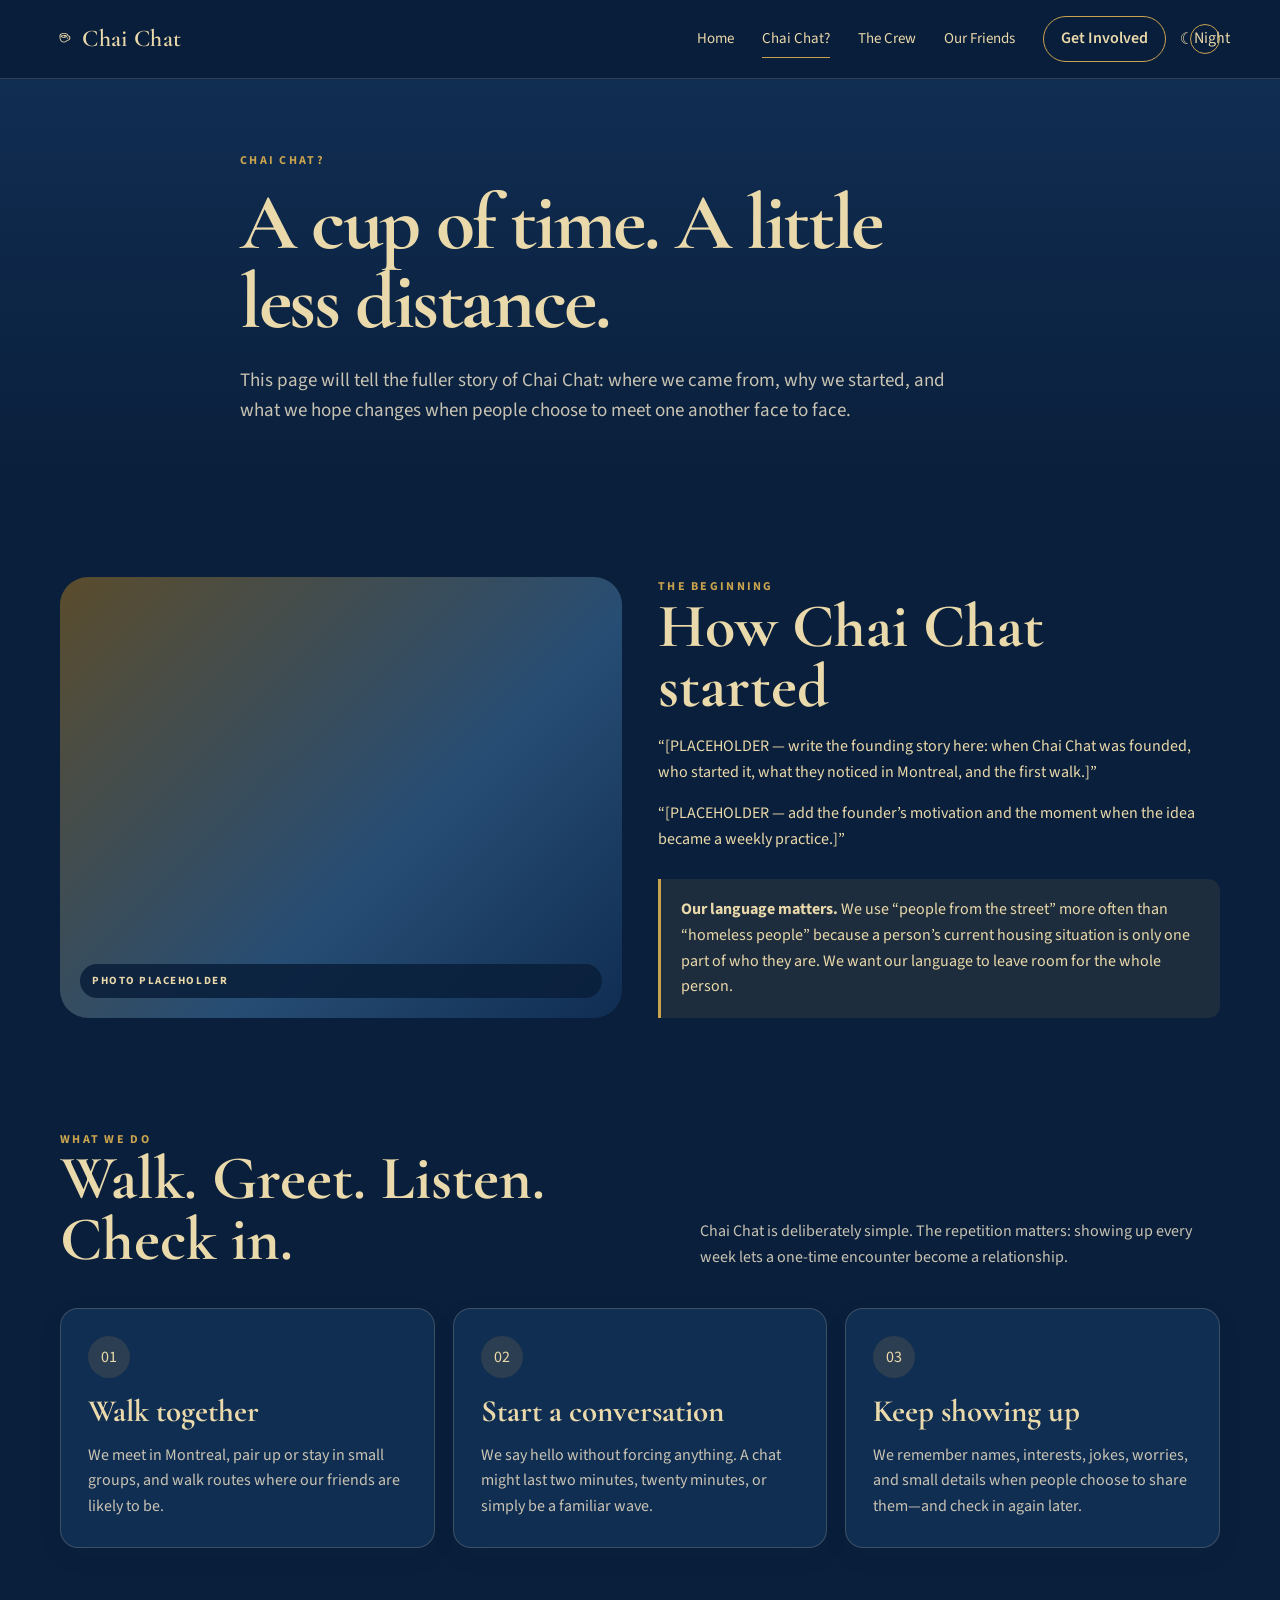
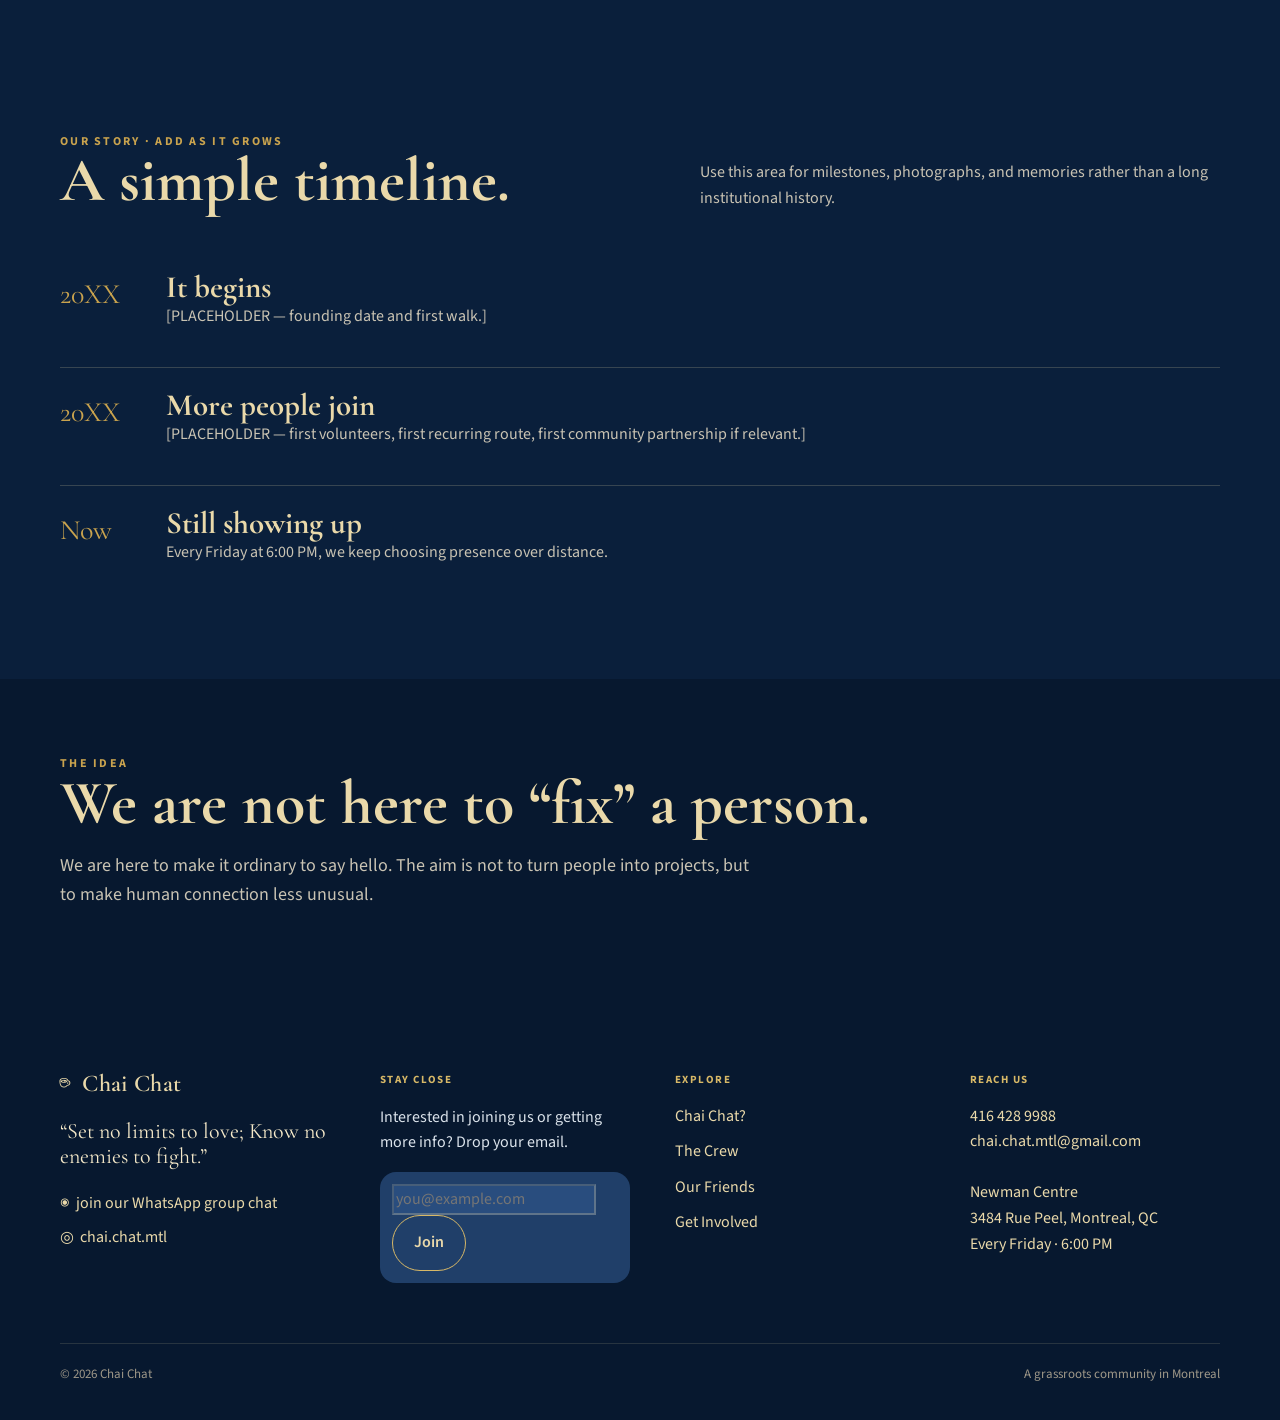
==== commit 205437a2: "format change" ====
--- a/about.html
+++ b/about.html
@@ -1,18 +1,54 @@
-<!doctype html><html lang="en"><head><meta charset="utf-8"><meta name="viewport" content="width=device-width,initial-scale=1"><title>Chai Chat? — Chai Chat</title><link rel="preconnect" href="https://fonts.googleapis.com"><link rel="preconnect" href="https://fonts.gstatic.com" crossorigin><link href="https://fonts.googleapis.com/css2?family=Cormorant+Garamond:wght@500;600;700&family=Source+Sans+3:wght@400;500;600;700&display=swap" rel="stylesheet"><link rel="stylesheet" href="styles.css"><script defer src="script.js"></script></head>
+<!doctype html><html lang="en">
 
-<body><div class="site-shell">
-    <div id="header"></div>    
+<head>
+    <meta charset="utf-8">
+    <meta name="viewport" content="width=device-width,initial-scale=1">
+    <title>Chai Chat? — Chai Chat</title>
+    <link rel="preconnect" href="https://fonts.googleapis.com">
+    <link rel="preconnect" href="https://fonts.gstatic.com" crossorigin>
+    <link href="https://fonts.googleapis.com/css2?family=Cormorant+Garamond:wght@500;600;700&family=Source+Sans+3:wght@400;500;600;700&display=swap" rel="stylesheet">
+    <link rel="stylesheet" href="styles.css">
+    <script defer src="script.js"></script>
+</head>
 
-    <main>
+<body>
+<div class="site-shell">
+<header class="header">
+    <div class="container nav">
+        <a class="brand" href="index.html">
+            <span class="brand-mark">☕</span>
+            <span class="brand-name">Chai Chat</span>
+        </a>
+        <nav class="nav-links">
+            <a href="index.html" class="home-link">Home</a>
+            <a href="about.html" aria-current="page">Chai Chat?</a>
+            <a href="crew.html">The Crew</a>
+            <a href="friends.html">Our Friends</a>
+            <a class="nav-cta" href="get-involved.html">Get Involved</a>
+        </nav>
+        <button class="menu-btn" aria-expanded="false" aria-controls="mobile-menu">☰</button>
+        <button class="theme-toggle" type="button" aria-label="Switch to bright mode" title="Switch to bright mode" data-theme-toggle>
+            <span class="theme-icon" aria-hidden="true">☾</span>
+            <span class="theme-toggle-text">Night</span>
+        </button>
+    </div>
+    <div id="mobile-menu" class="mobile-menu">
+        <div class="container">
+            <a href="index.html">Home</a>
+            <a href="about.html">Chai Chat?</a>
+            <a href="crew.html">The Crew</a>
+            <a href="friends.html">Our Friends</a>
+            <a href="get-involved.html">Get Involved</a>
+        </div>
+    </div>
+</header>
+
+<main>
     <section class="page-hero"><div class="container page-hero-inner"><div class="eyebrow">Chai Chat?</div><h1>A cup of time. A little less distance.</h1><p>This page will tell the fuller story of Chai Chat: where we came from, why we started, and what we hope changes when people choose to meet one another face to face.</p></div></section>
     <section class="section"><div class="container story-layout"><div class="photo-placeholder" role="img" aria-label="Placeholder for a photograph from an early Chai Chat"></div><div><div class="eyebrow">The beginning</div><h2>How Chai Chat started</h2><p>“[PLACEHOLDER — write the founding story here: when Chai Chat was founded, who started it, what they noticed in Montreal, and the first walk.]”</p><p>“[PLACEHOLDER — add the founder’s motivation and the moment when the idea became a weekly practice.]”</p><div class="privacy-note"><strong>Our language matters.</strong> We use “people from the street” more often than “homeless people” because a person’s current housing situation is only one part of who they are. We want our language to leave room for the whole person.</div></div></div></section>
     <section class="section" style="padding-top:20px"><div class="container"><div class="section-heading"><div><div class="eyebrow">What we do</div><h2>Walk. Greet. Listen. Check in.</h2></div><p>Chai Chat is deliberately simple. The repetition matters: showing up every week lets a one-time encounter become a relationship.</p></div><div class="cards"><div class="card"><div class="mini-icon">01</div><h3>Walk together</h3><p>We meet in Montreal, pair up or stay in small groups, and walk routes where our friends are likely to be.</p></div><div class="card"><div class="mini-icon">02</div><h3>Start a conversation</h3><p>We say hello without forcing anything. A chat might last two minutes, twenty minutes, or simply be a familiar wave.</p></div><div class="card"><div class="mini-icon">03</div><h3>Keep showing up</h3><p>We remember names, interests, jokes, worries, and small details when people choose to share them—and check in again later.</p></div></div></div></section>
     <section class="section"><div class="container"><div class="section-heading"><div><div class="eyebrow">Our story · add as it grows</div><h2>A simple timeline.</h2></div><p>Use this area for milestones, photographs, and memories rather than a long institutional history.</p></div><div class="timeline"><div class="timeline-item"><div class="year">20XX</div><div><h3>It begins</h3><p>[PLACEHOLDER — founding date and first walk.]</p></div></div><div class="timeline-item"><div class="year">20XX</div><div><h3>More people join</h3><p>[PLACEHOLDER — first volunteers, first recurring route, first community partnership if relevant.]</p></div></div><div class="timeline-item"><div class="year">Now</div><div><h3>Still showing up</h3><p>Every Friday at 6:00 PM, we keep choosing presence over distance.</p></div></div></div></div></section>
     <section class="band"><div class="container"><div class="eyebrow">The idea</div><h2>We are not here to “fix” a person.</h2><p>We are here to make it ordinary to say hello. The aim is not to turn people into projects, but to make human connection less unusual.</p></div></section>
-    </main>
-    
-    <div id="footer"></div>
-</div>
-<script src="/js/partials-loader.js"></script>
-</body>
-</html>
+</main>
+
+<footer class="footer"><div class="container footer-grid"><div><a class="brand" href="index.html"><span class="brand-mark">☕</span><span class="brand-name">Chai Chat</span></a><div class="quote">“Set no limits to love; Know no enemies to fight.”</div><div class="socials"><a href="#">◉ &nbsp;join our WhatsApp group chat</a><a href="#">◎ &nbsp;chai.chat.mtl</a></div></div><div><h4>Stay close</h4><p style="color:#dbe3eb">Interested in joining us or getting more info? Drop your email.</p><form class="subscribe-form" data-subscribe><input type="email" placeholder="you@example.com" aria-label="Email address" required><button class="btn btn-secondary" type="submit" style="color:var(--white);border-color:var(--gold-400)">Join</button></form><div class="form-message"></div></div><div><h4>Explore</h4><div class="footer-links"><a href="about.html">Chai Chat?</a><a href="crew.html">The Crew</a><a href="friends.html">Our Friends</a><a href="get-involved.html">Get Involved</a></div></div><div><h4>Reach us</h4><div class="reach">416 428 9988<br><a href="mailto:chai.chat.mtl@gmail.com">chai.chat.mtl@gmail.com</a><br><br>Newman Centre<br>3484 Rue Peel, Montreal, QC<br>Every Friday · 6:00 PM</div></div></div><div class="container footer-bottom"><span>© 2026 Chai Chat</span><span>A grassroots community in Montreal</span></div></footer></div></body></html>
